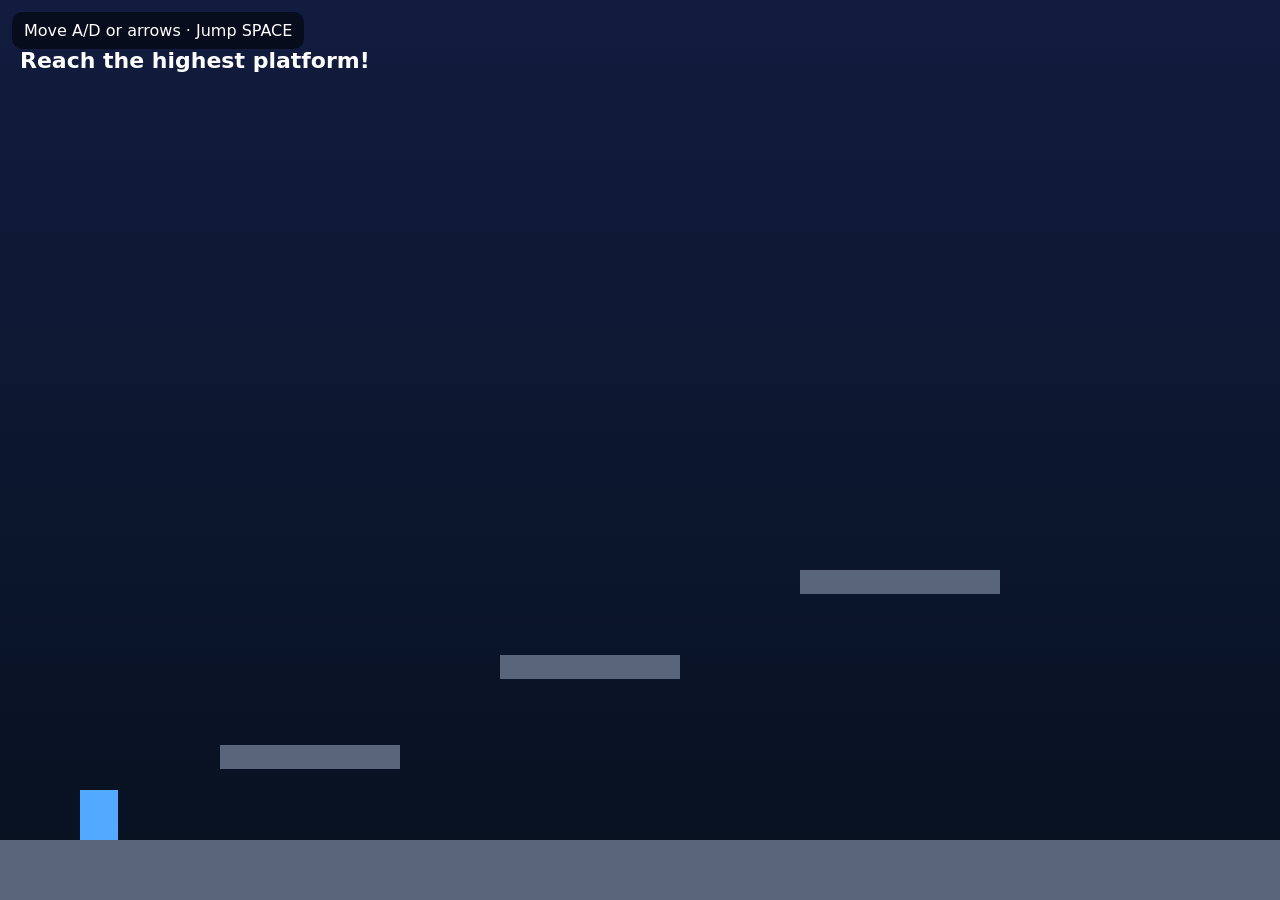
==== index.html @ 9804f128 "Add files via upload" ====
<!doctype html>
<html>
<head>
<meta charset="utf-8">
<meta name="viewport" content="width=device-width,initial-scale=1">
<title>Block Jumper</title>
<style>
html,body{margin:0;height:100%;overflow:hidden;background:#111827;font-family:system-ui;color:white}
canvas{display:block;width:100%;height:100%}
#t{position:fixed;top:12px;left:12px;background:#0008;padding:9px 12px;border-radius:10px}
</style>
</head>
<body>
<div id="t">Move A/D or arrows · Jump SPACE</div>
<canvas id="c"></canvas>
<script>
const c=document.getElementById('c'),ctx=c.getContext('2d');
let W,H,keys={},p,plats;
function resize(){c.width=innerWidth*devicePixelRatio;c.height=innerHeight*devicePixelRatio;ctx.setTransform(devicePixelRatio,0,0,devicePixelRatio,0,0);W=innerWidth;H=innerHeight;reset()}
function reset(){p={x:80,y:H-180,w:38,h:50,vx:0,vy:0,on:false};plats=[{x:0,y:H-60,w:W,h:60},{x:220,y:H-155,w:180,h:24},{x:500,y:H-245,w:180,h:24},{x:800,y:H-330,w:200,h:24}]}
addEventListener('resize',resize);resize();
addEventListener('keydown',e=>{keys[e.key.toLowerCase()]=1;if((e.key===' '||e.key==='ArrowUp')&&p.on){p.vy=-650;p.on=false}});
addEventListener('keyup',e=>keys[e.key.toLowerCase()]=0);
let last=performance.now();
function loop(t){let dt=Math.min(.025,(t-last)/1000);last=t;
 let dir=(keys['d']||keys['arrowright']?1:0)-(keys['a']||keys['arrowleft']?1:0);p.vx=dir*320;p.vy+=1500*dt;
 p.x+=p.vx*dt;p.x=Math.max(0,Math.min(W-p.w,p.x));
 let oldY=p.y;p.y+=p.vy*dt;p.on=false;
 for(const q of plats){if(p.vy>=0&&oldY+p.h<=q.y&&p.y+p.h>=q.y&&p.x+p.w>q.x&&p.x<q.x+q.w){p.y=q.y-p.h;p.vy=0;p.on=true}}
 if(p.y>H+100) reset();
 ctx.clearRect(0,0,W,H);let g=ctx.createLinearGradient(0,0,0,H);g.addColorStop(0,'#111c3f');g.addColorStop(1,'#08111f');ctx.fillStyle=g;ctx.fillRect(0,0,W,H);
 ctx.fillStyle='#59657a';for(const q of plats)ctx.fillRect(q.x,q.y,q.w,q.h);
 ctx.fillStyle='#53a8ff';ctx.fillRect(p.x,p.y,p.w,p.h);
 ctx.fillStyle='white';ctx.font='bold 22px system-ui';ctx.fillText('Reach the highest platform!',20,68);
 requestAnimationFrame(loop)}
requestAnimationFrame(loop);
</script>
</body>
</html>
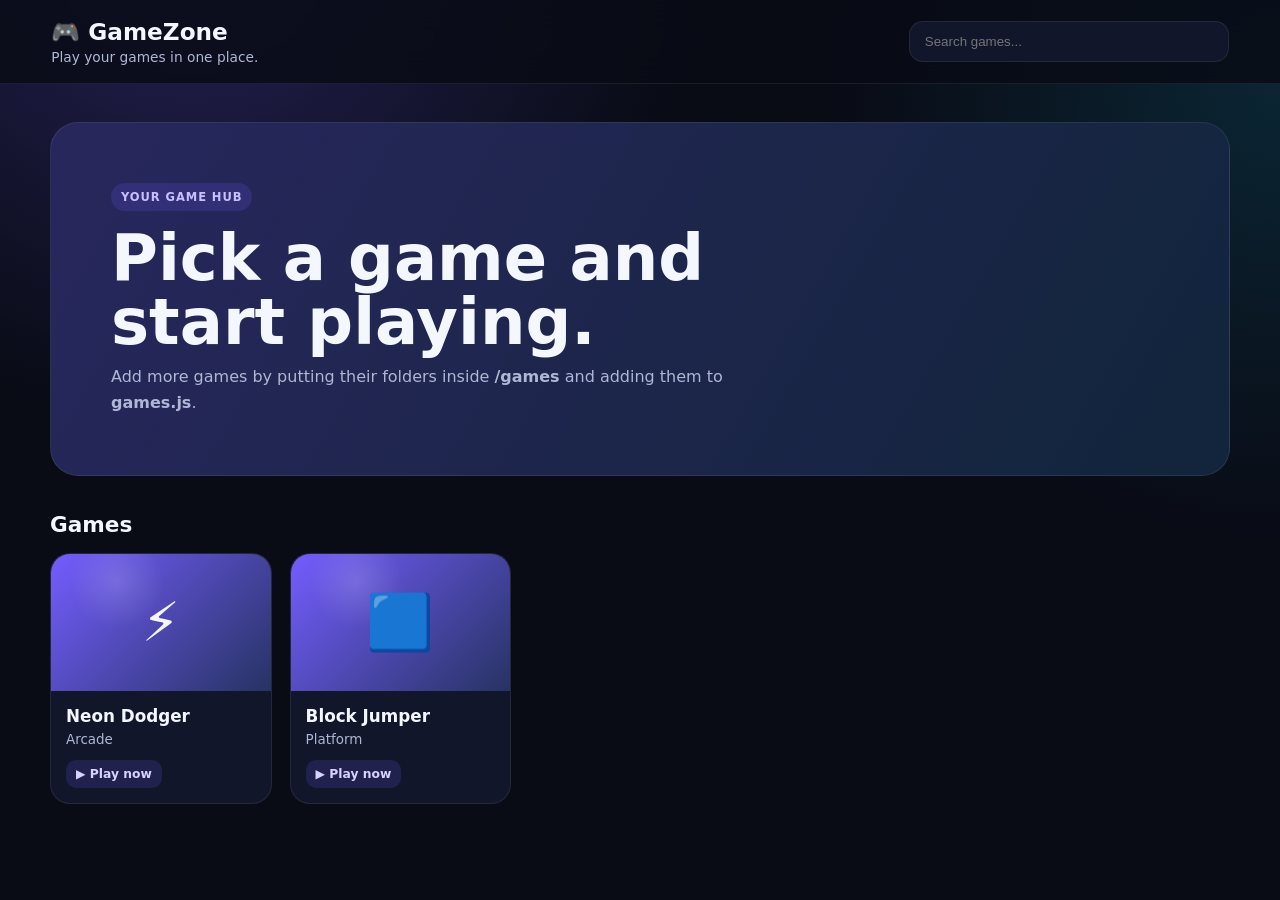
==== commit 4bf87d0d: "Add files via upload" ====
--- a/index.html
+++ b/index.html
@@ -1,39 +1,53 @@
-<!doctype html>
-<html>
+<!DOCTYPE html>
+<html lang="en">
 <head>
-<meta charset="utf-8">
-<meta name="viewport" content="width=device-width,initial-scale=1">
-<title>Block Jumper</title>
-<style>
-html,body{margin:0;height:100%;overflow:hidden;background:#111827;font-family:system-ui;color:white}
-canvas{display:block;width:100%;height:100%}
-#t{position:fixed;top:12px;left:12px;background:#0008;padding:9px 12px;border-radius:10px}
-</style>
+  <meta charset="UTF-8" />
+  <meta name="viewport" content="width=device-width, initial-scale=1.0" />
+  <title>GameZone</title>
+  <link rel="stylesheet" href="style.css" />
 </head>
 <body>
-<div id="t">Move A/D or arrows · Jump SPACE</div>
-<canvas id="c"></canvas>
-<script>
-const c=document.getElementById('c'),ctx=c.getContext('2d');
-let W,H,keys={},p,plats;
-function resize(){c.width=innerWidth*devicePixelRatio;c.height=innerHeight*devicePixelRatio;ctx.setTransform(devicePixelRatio,0,0,devicePixelRatio,0,0);W=innerWidth;H=innerHeight;reset()}
-function reset(){p={x:80,y:H-180,w:38,h:50,vx:0,vy:0,on:false};plats=[{x:0,y:H-60,w:W,h:60},{x:220,y:H-155,w:180,h:24},{x:500,y:H-245,w:180,h:24},{x:800,y:H-330,w:200,h:24}]}
-addEventListener('resize',resize);resize();
-addEventListener('keydown',e=>{keys[e.key.toLowerCase()]=1;if((e.key===' '||e.key==='ArrowUp')&&p.on){p.vy=-650;p.on=false}});
-addEventListener('keyup',e=>keys[e.key.toLowerCase()]=0);
-let last=performance.now();
-function loop(t){let dt=Math.min(.025,(t-last)/1000);last=t;
- let dir=(keys['d']||keys['arrowright']?1:0)-(keys['a']||keys['arrowleft']?1:0);p.vx=dir*320;p.vy+=1500*dt;
- p.x+=p.vx*dt;p.x=Math.max(0,Math.min(W-p.w,p.x));
- let oldY=p.y;p.y+=p.vy*dt;p.on=false;
- for(const q of plats){if(p.vy>=0&&oldY+p.h<=q.y&&p.y+p.h>=q.y&&p.x+p.w>q.x&&p.x<q.x+q.w){p.y=q.y-p.h;p.vy=0;p.on=true}}
- if(p.y>H+100) reset();
- ctx.clearRect(0,0,W,H);let g=ctx.createLinearGradient(0,0,0,H);g.addColorStop(0,'#111c3f');g.addColorStop(1,'#08111f');ctx.fillStyle=g;ctx.fillRect(0,0,W,H);
- ctx.fillStyle='#59657a';for(const q of plats)ctx.fillRect(q.x,q.y,q.w,q.h);
- ctx.fillStyle='#53a8ff';ctx.fillRect(p.x,p.y,p.w,p.h);
- ctx.fillStyle='white';ctx.font='bold 22px system-ui';ctx.fillText('Reach the highest platform!',20,68);
- requestAnimationFrame(loop)}
-requestAnimationFrame(loop);
-</script>
+  <header class="topbar">
+    <div>
+      <h1>🎮 GameZone</h1>
+      <p>Play your games in one place.</p>
+    </div>
+    <input id="search" type="text" placeholder="Search games..." />
+  </header>
+
+  <main>
+    <section class="hero">
+      <div>
+        <span class="badge">YOUR GAME HUB</span>
+        <h2>Pick a game and start playing.</h2>
+        <p>Add more games by putting their folders inside <b>/games</b> and adding them to <b>games.js</b>.</p>
+      </div>
+    </section>
+
+    <section>
+      <h3 class="section-title">Games</h3>
+      <div id="gameGrid" class="game-grid"></div>
+      <p id="emptyMessage" class="empty hidden">No games found.</p>
+    </section>
+  </main>
+
+  <div id="playerModal" class="modal hidden" aria-hidden="true">
+    <div class="modal-panel">
+      <div class="modal-bar">
+        <div>
+          <strong id="playerTitle">Game</strong>
+          <span id="playerCategory"></span>
+        </div>
+        <div class="actions">
+          <button id="fullscreenBtn">⛶ Fullscreen</button>
+          <button id="closeBtn">✕ Close</button>
+        </div>
+      </div>
+      <iframe id="gameFrame" title="Game player" allow="fullscreen; autoplay; gamepad"></iframe>
+    </div>
+  </div>
+
+  <script src="games.js"></script>
+  <script src="app.js"></script>
 </body>
 </html>
--- a/style.css
+++ b/style.css
@@ -0,0 +1,278 @@
+* {
+  box-sizing: border-box;
+}
+
+:root {
+  --bg: #090b15;
+  --panel: #11162a;
+  --panel2: #171d36;
+  --text: #f5f7ff;
+  --muted: #aeb7d4;
+  --accent: #725cff;
+  --accent2: #16d6ff;
+  --border: rgba(255,255,255,.08);
+}
+
+body {
+  margin: 0;
+  min-height: 100vh;
+  font-family: Inter, system-ui, -apple-system, Segoe UI, Roboto, sans-serif;
+  color: var(--text);
+  background:
+    radial-gradient(circle at 15% -10%, rgba(114,92,255,.28), transparent 35%),
+    radial-gradient(circle at 100% 10%, rgba(22,214,255,.13), transparent 30%),
+    var(--bg);
+}
+
+.topbar {
+  position: sticky;
+  top: 0;
+  z-index: 5;
+  display: flex;
+  align-items: center;
+  justify-content: space-between;
+  gap: 24px;
+  padding: 18px clamp(18px, 4vw, 64px);
+  background: rgba(9,11,21,.82);
+  backdrop-filter: blur(16px);
+  border-bottom: 1px solid var(--border);
+}
+
+.topbar h1 {
+  margin: 0;
+  font-size: 1.45rem;
+}
+
+.topbar p {
+  margin: 3px 0 0;
+  color: var(--muted);
+  font-size: .86rem;
+}
+
+#search {
+  width: min(320px, 42vw);
+  padding: 12px 15px;
+  border: 1px solid var(--border);
+  border-radius: 14px;
+  color: var(--text);
+  background: #11162a;
+  outline: none;
+}
+
+#search:focus {
+  border-color: var(--accent);
+  box-shadow: 0 0 0 3px rgba(114,92,255,.15);
+}
+
+main {
+  width: min(1180px, calc(100% - 36px));
+  margin: 0 auto;
+  padding: 38px 0 70px;
+}
+
+.hero {
+  min-height: 250px;
+  display: flex;
+  align-items: center;
+  padding: clamp(28px, 5vw, 60px);
+  border: 1px solid var(--border);
+  border-radius: 28px;
+  background:
+    linear-gradient(120deg, rgba(114,92,255,.24), rgba(22,214,255,.08)),
+    var(--panel);
+  overflow: hidden;
+}
+
+.badge {
+  display: inline-block;
+  padding: 7px 10px;
+  border-radius: 999px;
+  background: rgba(114,92,255,.18);
+  color: #c9c0ff;
+  font-weight: 800;
+  font-size: .72rem;
+  letter-spacing: .08em;
+}
+
+.hero h2 {
+  max-width: 700px;
+  margin: 15px 0 10px;
+  font-size: clamp(2rem, 5vw, 4rem);
+  line-height: 1;
+}
+
+.hero p {
+  max-width: 700px;
+  margin: 0;
+  color: var(--muted);
+  line-height: 1.6;
+}
+
+.section-title {
+  margin: 36px 0 16px;
+  font-size: 1.35rem;
+}
+
+.game-grid {
+  display: grid;
+  grid-template-columns: repeat(auto-fill, minmax(210px, 1fr));
+  gap: 18px;
+}
+
+.game-card {
+  cursor: pointer;
+  overflow: hidden;
+  border: 1px solid var(--border);
+  border-radius: 20px;
+  background: var(--panel);
+  transition: transform .18s ease, border-color .18s ease;
+}
+
+.game-card:hover {
+  transform: translateY(-5px);
+  border-color: rgba(114,92,255,.65);
+}
+
+.game-cover {
+  aspect-ratio: 16 / 10;
+  display: grid;
+  place-items: center;
+  font-size: 3.4rem;
+  background:
+    radial-gradient(circle at 30% 20%, rgba(255,255,255,.14), transparent 25%),
+    linear-gradient(135deg, #745dff, #273363);
+}
+
+.game-info {
+  padding: 15px;
+}
+
+.game-info h4 {
+  margin: 0 0 6px;
+  font-size: 1.05rem;
+}
+
+.game-info p {
+  margin: 0;
+  color: var(--muted);
+  font-size: .84rem;
+}
+
+.play-pill {
+  display: inline-block;
+  margin-top: 13px;
+  padding: 7px 10px;
+  border-radius: 10px;
+  background: rgba(114,92,255,.17);
+  color: #d8d2ff;
+  font-size: .77rem;
+  font-weight: 700;
+}
+
+.empty {
+  color: var(--muted);
+  text-align: center;
+  padding: 40px 0;
+}
+
+.hidden {
+  display: none !important;
+}
+
+.modal {
+  position: fixed;
+  inset: 0;
+  z-index: 50;
+  display: grid;
+  place-items: center;
+  padding: 20px;
+  background: rgba(0,0,0,.78);
+  backdrop-filter: blur(10px);
+}
+
+.modal-panel {
+  width: min(1250px, 96vw);
+  height: min(820px, 92vh);
+  display: flex;
+  flex-direction: column;
+  overflow: hidden;
+  border: 1px solid var(--border);
+  border-radius: 20px;
+  background: #080a12;
+  box-shadow: 0 35px 90px rgba(0,0,0,.45);
+}
+
+.modal-bar {
+  display: flex;
+  align-items: center;
+  justify-content: space-between;
+  gap: 15px;
+  padding: 12px 14px;
+  border-bottom: 1px solid var(--border);
+  background: var(--panel2);
+}
+
+#playerCategory {
+  margin-left: 8px;
+  color: var(--muted);
+  font-size: .8rem;
+}
+
+.actions {
+  display: flex;
+  gap: 8px;
+}
+
+button {
+  cursor: pointer;
+  border: 1px solid var(--border);
+  border-radius: 10px;
+  padding: 8px 11px;
+  color: var(--text);
+  background: #242b49;
+}
+
+button:hover {
+  filter: brightness(1.15);
+}
+
+iframe {
+  flex: 1;
+  width: 100%;
+  border: 0;
+  background: #000;
+}
+
+@media (max-width: 650px) {
+  .topbar {
+    align-items: flex-start;
+    flex-direction: column;
+  }
+
+  #search {
+    width: 100%;
+  }
+
+  main {
+    width: min(100% - 24px, 1180px);
+    padding-top: 20px;
+  }
+
+  .hero {
+    border-radius: 20px;
+  }
+
+  .modal {
+    padding: 0;
+  }
+
+  .modal-panel {
+    width: 100vw;
+    height: 100vh;
+    border-radius: 0;
+  }
+
+  .modal-bar {
+    flex-wrap: wrap;
+  }
+}
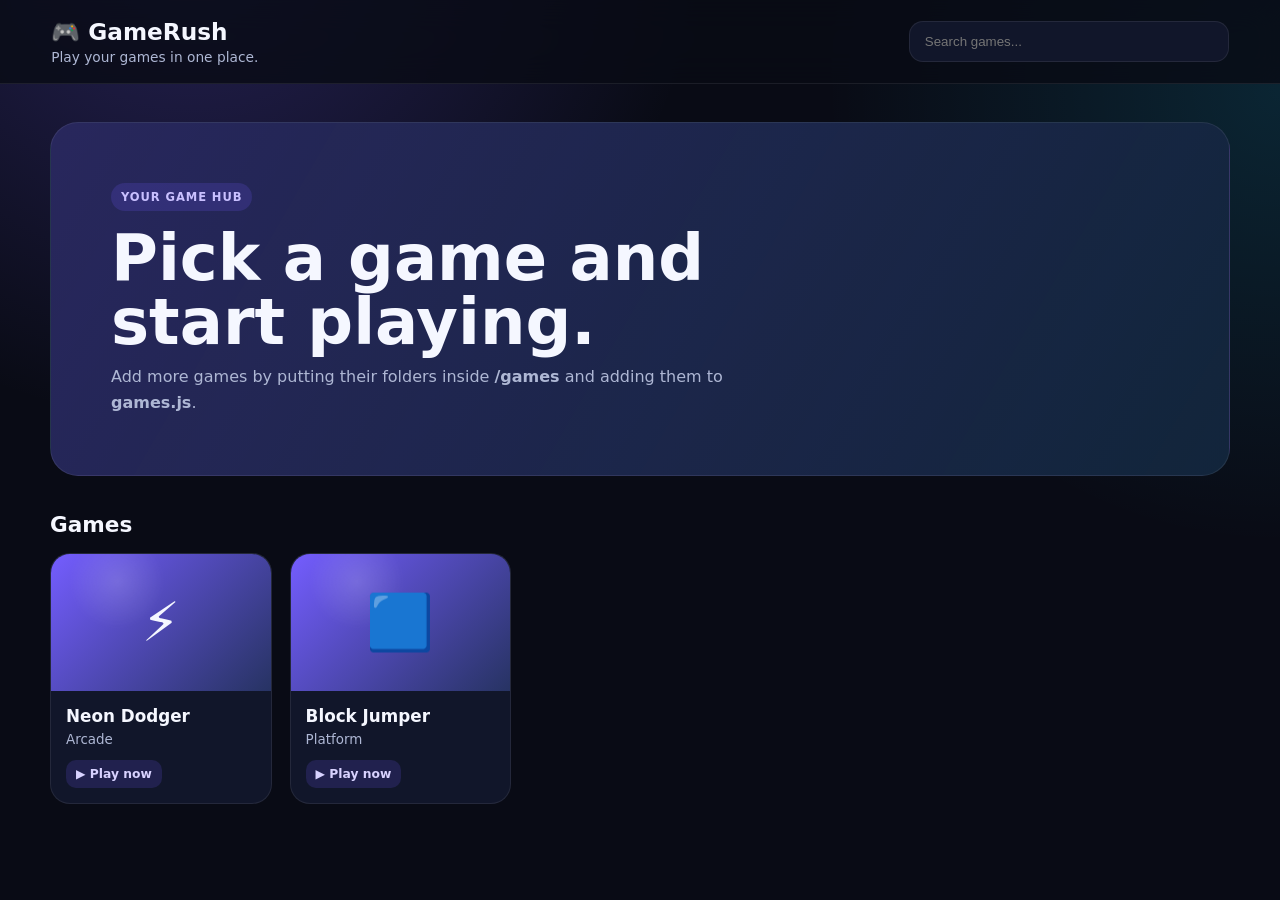
==== commit ce68edd3: "Rename header from 'GameZone' to 'GameRush'" ====
--- a/index.html
+++ b/index.html
@@ -9,7 +9,7 @@
 <body>
   <header class="topbar">
     <div>
-      <h1>🎮 GameZone</h1>
+      <h1>🎮 GameRush</h1>
       <p>Play your games in one place.</p>
     </div>
     <input id="search" type="text" placeholder="Search games..." />
